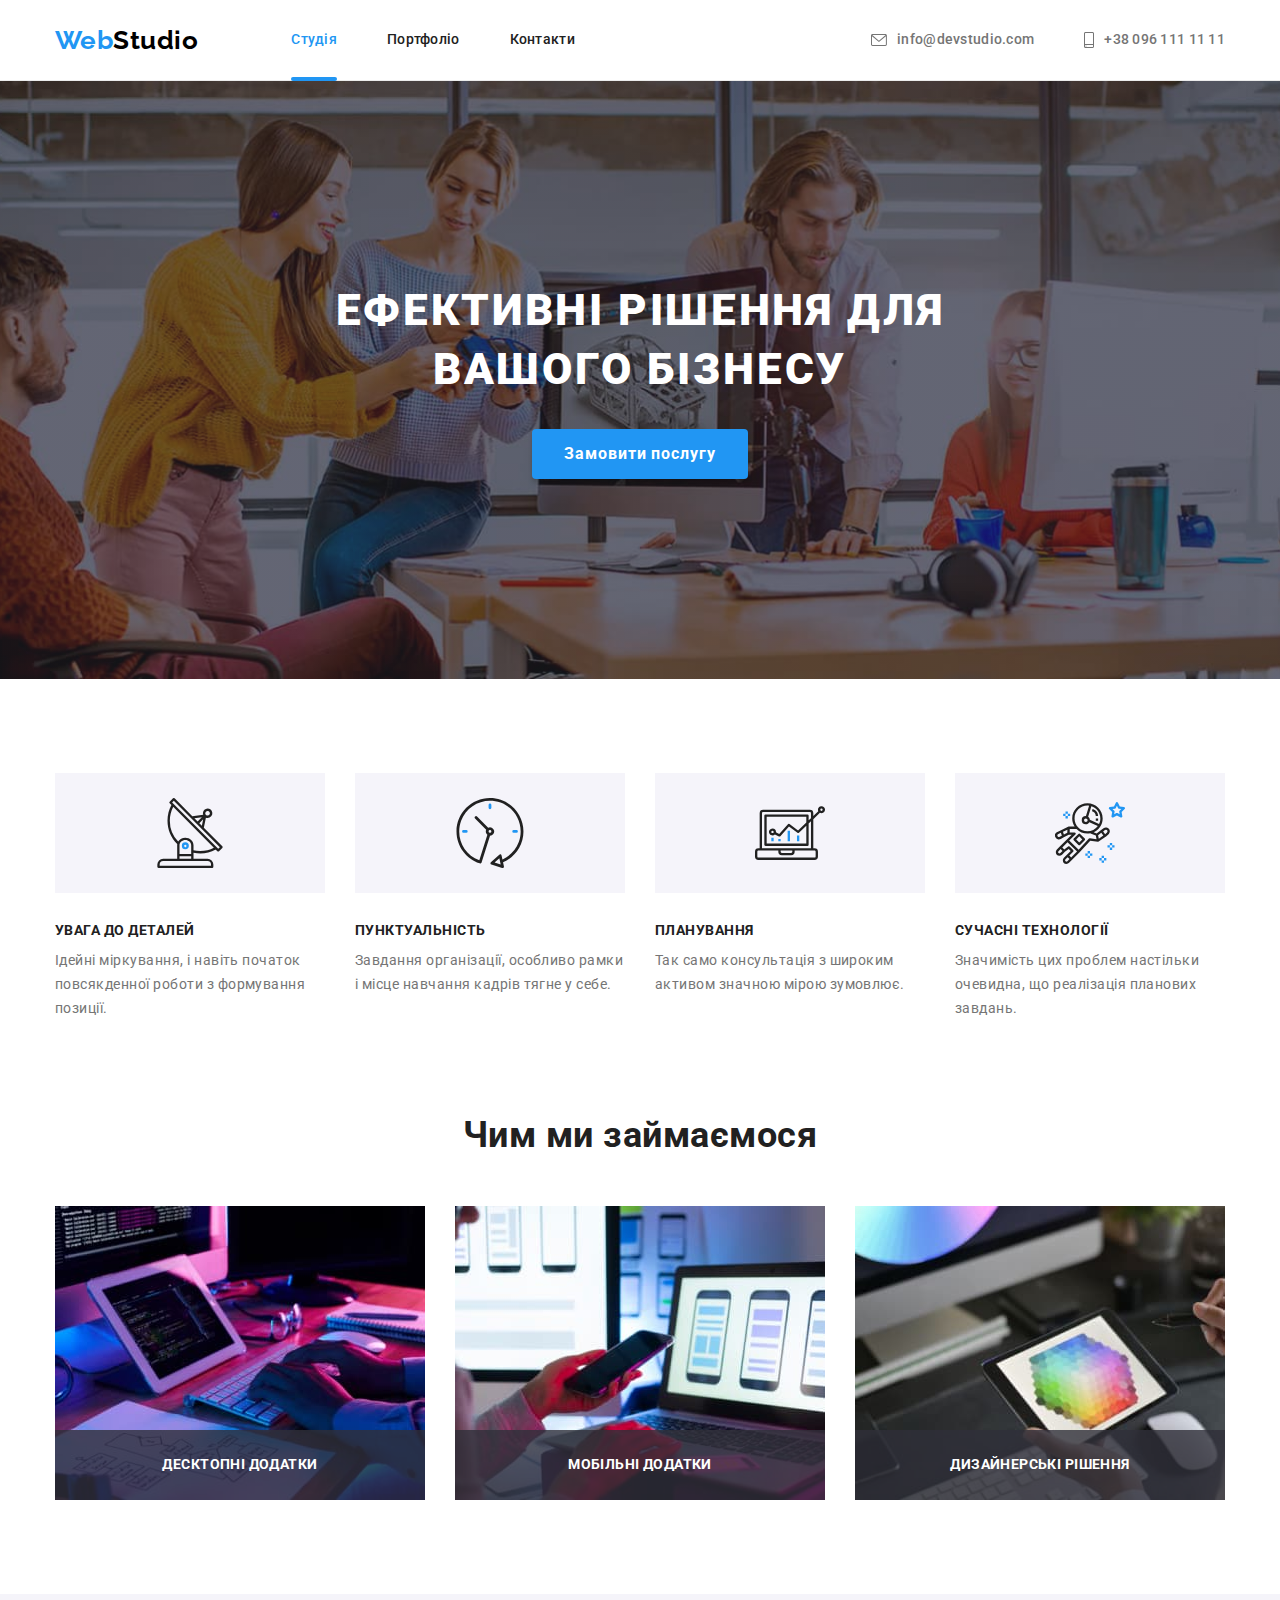
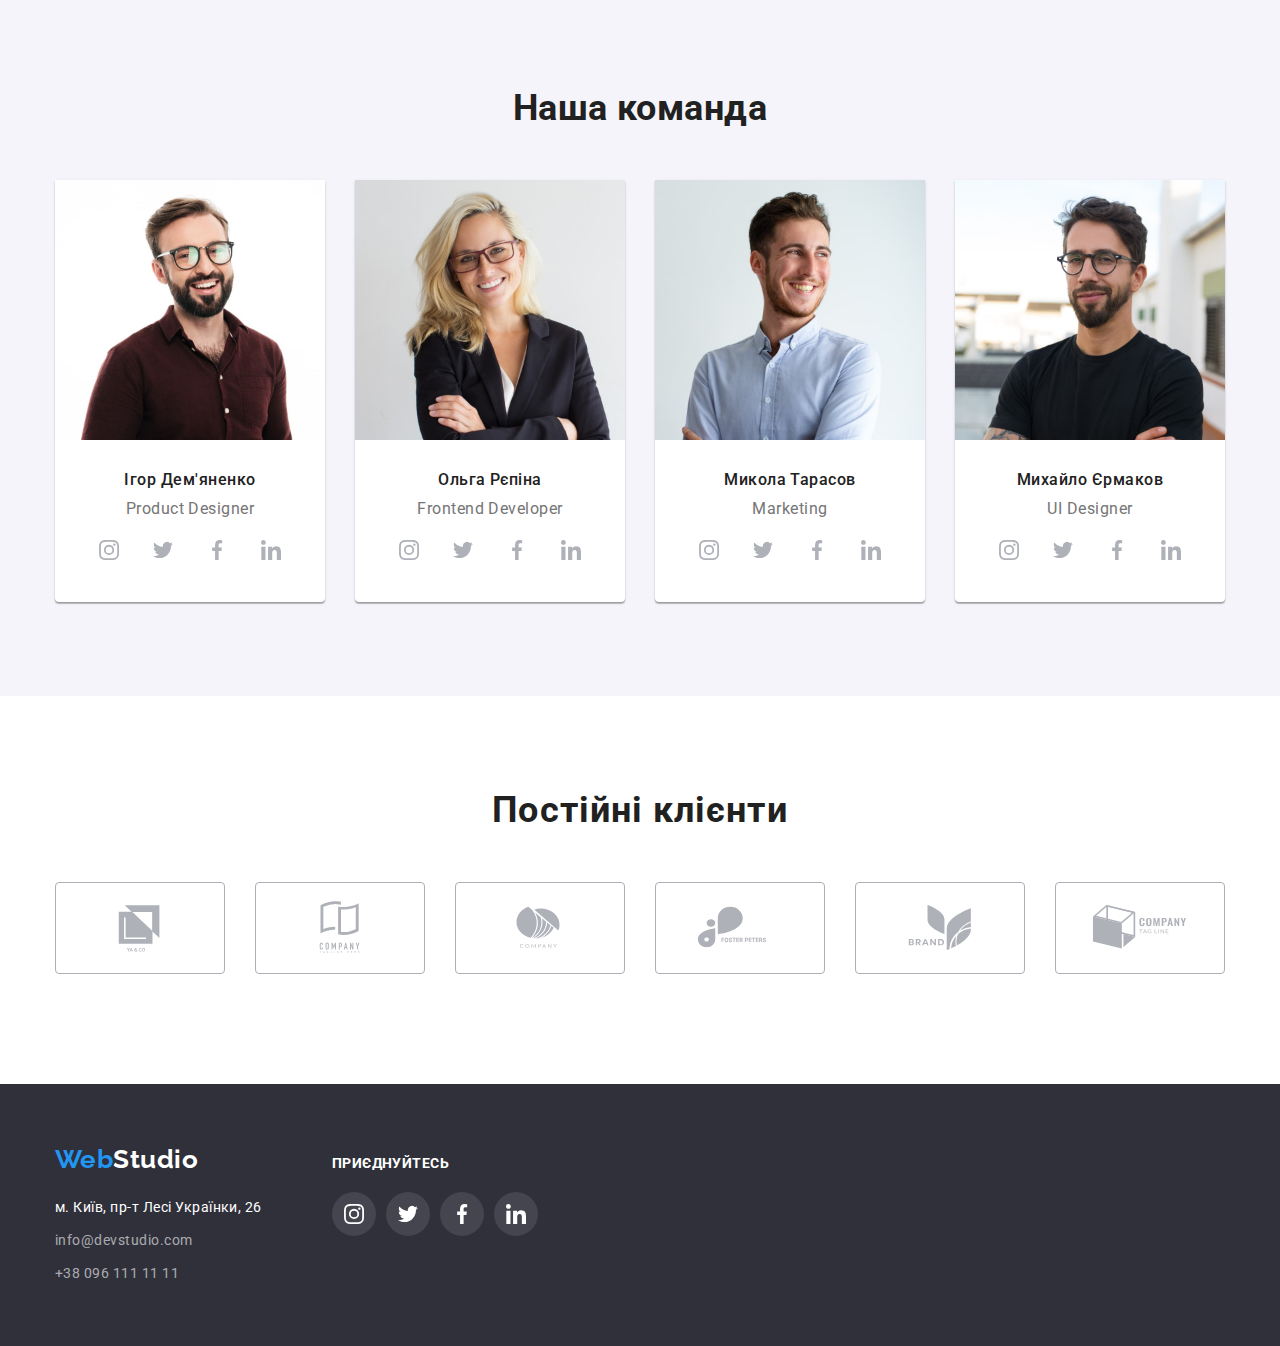
==== index.html @ 4b11e3ed "create" ====
<!DOCTYPE html>
<html lang="uk">

<head>
    <meta charset="UTF-8">
    <meta http-equiv="X-UA-Compatible" content="IE=edge">
    <meta name="viewport" content="width=device-width, initial-scale=1.0">
    <title>WebStudio</title>
    <link rel="preconnect" href="https://fonts.googleapis.com">
    <link rel="preconnect" href="https://fonts.gstatic.com" crossorigin>
    <link
        href="https://fonts.googleapis.com/css2?family=Montserrat:wght@400;700&family=Raleway:wght@700&family=Roboto:wght@400;500;700;900&display=swap"
        rel="stylesheet">
    <link rel="stylesheet" href="https://cdn.jsdelivr.net/npm/modern-normalize@1.1.0/modern-normalize.min.css">
    <link rel="stylesheet" href="./css/styles.css">

</head>

<body>
    <header class="header">
        <div class="container  head"><a href="./index.html" class="link-logo link"> <span
                    class="logo">Web</span>Studio</a>
            <nav class="nav">
                <ul class="navigation ">
                    <li class="nav-list "><a href="./index.html" class="link nav-link active-page"> Студія </a> </li>
                    <li class="nav-list "> <a href="./portfolio.html" class="link nav-link"> Портфоліо </a></li>
                    <li class="nav-list"> <a href="" class="link nav-link"> Контакти</a></li>
                </ul>
            </nav>
            <ul class="list-style header-contacts">
                <li class="contact"> <a href="mailto:info@devstudio.com" class="link-header"><svg class="icon-header"
                            width="16" height="12">
                            <use href="./images/icons.svg#icon-envelope"></use>
                        </svg> info@devstudio.com </a></li>
                <li class="contact"><a href="tel:+380961111111" class="link-header"><svg class="icon-header" width="10"
                            height="16">
                            <use href="./images/icons.svg#icon-smartphone"></use>
                        </svg> +38 096 111 11 11</a></li>
            </ul>
        </div>
    </header>
    <main>
        <!--blok-hero -->
        <section class="hero">
            <div class="container">
                <h1 class="hero-title">Ефективні рішення для вашого бізнесу</h1>
                <button data-modal-open class="button" type="button"> Замовити послугу</button>
            </div>

        </section>
        <!--section1-->
        <section class="section">
            <div class="container">
                <h2 class="title visually-hidden"> Наші особливості</h2>
                <ul class="list-style first-section">
                    <li class="benefits">
                        <div class="benefits-icon"><svg class="icon" width="70" height="70">
                                <use href="./images/icons.svg#icon-antenna"> </use>
                            </svg></div>
                        <h3 class="titles">УВАГА ДО ДЕТАЛЕЙ</h3>
                        <p class="text">Ідейні міркування, і навіть початок повсякденної роботи з формування позиції.
                        </p>
                    </li>
                    <li class="benefits">
                        <div class="benefits-icon"><svg class="icon" width="70" height="70">
                                <use href="./images/icons.svg#icon-clock"> </use>
                            </svg></div>
                        <h3 class="titles">ПУНКТУАЛЬНІСТЬ</h3>
                        <p class="text">Завдання організації, особливо рамки і місце навчання кадрів тягне у себе.</p>
                    </li>
                    <li class="benefits">
                        <div class="benefits-icon"><svg class="icon" width="70" height="70">
                                <use href="./images/icons.svg#icon-diagram"> </use>
                            </svg></div>
                        <h3 class="titles">ПЛАНУВАННЯ</h3>
                        <p class="text">Так само консультація з широким активом значною мірою зумовлює.</p>
                    </li>
                    <li class="benefits">
                        <div class="benefits-icon"><svg class="icon" width="70" height="70">
                                <use href="./images/icons.svg#icon-astronaut"> </use>
                            </svg></div>
                        <h3 class="titles">СУЧАСНІ ТЕХНОЛОГІЇ</h3>
                        <p class="text">Значимість цих проблем настільки очевидна, що реалізація планових завдань.</p>
                    </li>
                </ul>
            </div>

        </section>
        <!--section2-->
        <section class=" about section ">
            <div class="container">
                <h2 class="title ">Чим ми займаємося</h2>
                <ul class="list-style photo-cards">
                    <li>
                        <div class="images-about"><img src="./images/img-1.jpg" alt="зображеня-1" width="370"
                                height="294">
                            <p class="text-about">Десктопні додатки</p>
                        </div>
                    </li>
                    <li>
                        <div class="images-about"><img src="./images/img-2.jpg" alt="зображеня-2" width="370"
                                height="294">
                            <p class="text-about">Мобільні додатки</p>
                        </div>
                    </li>
                    <li>
                        <div class="images-about"><img src="./images/img-3.jpg" alt="зображеня-3" width="370"
                                height="294">
                            <p class="text-about">Дизайнерські рішення</p>
                        </div>
                    </li>
                </ul>
            </div>

        </section>
        <!--section3-->
        <section class="backgrond section section">
            <div class="container team">
                <h2 class="title">Наша команда</h2>
                <ul class="list-style teams-card">
                    <li class="team-elements">
                        <img src="./images/igor.jpg" alt="igor" width="270" height="260">
                        <div class="internal">
                            <h3 class="titles-team">Ігор Дем'яненко</h3>
                            <p lang="en" class="profession">Product Designer</p>
                            <ul class="list-style team-contact">
                                <li class="icons-team"> <a class="team-link" href=""> <svg class="svg-team" width="20"
                                            height="20">
                                            <use href="./images/icons.svg#icon-instagram">
                                            </use>
                                        </svg> </a> </li>
                                <li class="icons-team"> <a class="team-link" href=""> <svg class="svg-team" width="20"
                                            height="20">
                                            <use href="./images/icons.svg#icon-twitter"></use>
                                        </svg> </a> </li>
                                <li class="icons-team"> <a class="team-link" href=""> <svg class="svg-team" width="20"
                                            height="20">
                                            <use href="./images/icons.svg#icon-facebook">
                                            </use>
                                        </svg> </a></li>
                                <li class="icons-team"> <a class="team-link" href=""> <svg class="svg-team" width="20"
                                            height="20">
                                            <use href="./images/icons.svg#icon-linkedin">
                                            </use>
                                        </svg> </a></li>
                            </ul>
                        </div>
                    </li>
                    <li class="team-elements">
                        <img src="./images/olga.jpg" alt="olga" width="270" height="260">
                        <div class="internal">
                            <h3 class="titles-team">Ольга Рєпіна</h3>
                            <p lang="en" class="profession">Frontend Developer</p>
                            <ul class="list-style team-contact">
                                <li class="icons-team"> <a class="team-link" href=""> <svg class="svg-team" width="20"
                                            height="20">
                                            <use href="./images/icons.svg#icon-instagram">
                                            </use>
                                        </svg> </a> </li>
                                <li class="icons-team"> <a class="team-link" href=""> <svg class="svg-team" width="20"
                                            height="20">
                                            <use href="./images/icons.svg#icon-twitter"></use>
                                        </svg> </a> </li>
                                <li class="icons-team"> <a class="team-link" href=""> <svg class="svg-team" width="20"
                                            height="20">
                                            <use href="./images/icons.svg#icon-facebook">
                                            </use>
                                        </svg> </a></li>
                                <li class="icons-team"> <a class="team-link" href=""> <svg class="svg-team" width="20"
                                            height="20">
                                            <use href="./images/icons.svg#icon-linkedin">
                                            </use>
                                        </svg> </a></li>
                            </ul>
                        </div>

                    </li>
                    <li class="team-elements">
                        <img src="./images/mykola.jpg" alt="mykola" width="270" height="260">
                        <div class="internal">
                            <h3 class="titles-team">Микола Тарасов</h3>
                            <p lang="en" class="profession"> Marketing</p>
                            <ul class="list-style team-contact">
                                <li class="icons-team"> <a class="team-link" href=""> <svg class="svg-team" width="20"
                                            height="20">
                                            <use href="./images/icons.svg#icon-instagram">
                                            </use>
                                        </svg> </a> </li>
                                <li class="icons-team"> <a class="team-link" href=""> <svg class="svg-team" width="20"
                                            height="20">
                                            <use href="./images/icons.svg#icon-twitter"></use>
                                        </svg> </a> </li>
                                <li class="icons-team"> <a class="team-link" href=""> <svg class="svg-team" width="20"
                                            height="20">
                                            <use href="./images/icons.svg#icon-facebook">
                                            </use>
                                        </svg> </a></li>
                                <li class="icons-team"> <a class="team-link" href=""> <svg class="svg-team" width="20"
                                            height="20">
                                            <use href="./images/icons.svg#icon-linkedin">
                                            </use>
                                        </svg> </a></li>
                            </ul>
                        </div>

                    </li>
                    <li class="team-elements">
                        <img src="./images/myhailo.jpg" alt="myhailo" width="270" height="260">
                        <div class="internal">
                            <h3 class="titles-team">Михайло Єрмаков</h3>
                            <p lang="en" class="profession">UI Designer</p>
                            <ul class="list-style team-contact">
                                <li class="icons-team"> <a class="team-link" href=""> <svg class="svg-team" width="20"
                                            height="20">
                                            <use href="./images/icons.svg#icon-instagram">
                                            </use>
                                        </svg> </a> </li>
                                <li class="icons-team"> <a class="team-link" href=""> <svg class="svg-team" width="20"
                                            height="20">
                                            <use href="./images/icons.svg#icon-twitter"></use>
                                        </svg> </a> </li>
                                <li class="icons-team"> <a class="team-link" href=""> <svg class="svg-team" width="20"
                                            height="20">
                                            <use href="./images/icons.svg#icon-facebook">
                                            </use>
                                        </svg> </a></li>
                                <li class="icons-team"> <a class="team-link" href=""> <svg class="svg-team" width="20"
                                            height="20">
                                            <use href="./images/icons.svg#icon-linkedin">
                                            </use>
                                        </svg> </a></li>
                            </ul>
                        </div>

                    </li>
                </ul>

            </div>

        </section>

        <section class="clients section">
            <div class="container">
                <h3 class="client">Постійні клієнти</h3>
                <ul class="list-style icons-client">
                    <li class="icon-client"><a href="" class="link link-client">
                            <svg class="icon-clients" width="106" height="60">
                                <use href="./images/icons.svg#icon-client1"></use>
                            </svg>
                        </a></li>
                    <li class="icon-client"><a href="" class="link link-client">
                            <svg class="icon-clients" width="106" height="60">
                                <use href="./images/icons.svg#icon-client2"></use>
                            </svg>
                        </a></li>
                    <li class="icon-client"><a href="" class="link link-client">
                            <svg class="icon-clients" width="106" height="60">
                                <use href="./images/icons.svg#icon-client3"></use>
                            </svg>
                        </a></li>
                    <li class="icon-client"><a href="" class="link link-client">
                            <svg class="icon-clients" width="106" height="60">
                                <use href="./images/icons.svg#icon-client4"></use>
                            </svg>
                        </a></li>
                    <li class="icon-client"><a href="" class="link link-client">
                            <svg class="icon-clients" width="106" height="60">
                                <use href="./images/icons.svg#icon-client5"></use>
                            </svg>
                        </a></li>
                    <li class="icon-client"><a href="" class="link link-client">
                            <svg class="icon-clients" width="106" height="60">
                                <use href="./images/icons.svg#icon-client6"></use>
                            </svg>
                        </a></li>
                </ul>
            </div>
        </section>
    </main>
    <footer class="footer">
        <div class="container">
            <div class="style-footer">
                <div>
                    <a href="./index.html" class="footer-link link"> <span class="logo">
                            Web</span>Studio</a>
                    <address class="address">
                        <ul class="footer-styles">
                            <li class="footer-links"><a href="https://goo.gl/maps/CPtrU1FHBa2aNyZL9" target="_blank"
                                    rel="noopener noreferrer nofollow" class="link">м. Київ, пр-т Лесі Українки, 26</a>
                            </li>
                            <li class="footer-links"><a href="mailto:info@devstudio.com"
                                    class="mailto-link link">info@devstudio.com</a></li>
                            <li class="footer-links"><a href="tel:+380961111111" class="tel-link link">+38 096 111 11
                                    11</a>
                            </li>
                        </ul>
                    </address>
                </div>

                <div class="join-style">
                    <h3 class="join-in">Приєднуйтесь</h3>
                    <ul class="list-style join-contact">
                        <li class="icons-footer"> <a class="join-link" href=""> <svg width="20" height="20">
                                    <use href="./images/icons.svg#icon-instagram">
                                    </use>
                                </svg> </a> </li>
                        <li class="icons-footer"> <a class="join-link" href=""> <svg width="20" height="20">
                                    <use href="./images/icons.svg#icon-twitter"></use>
                                </svg> </a> </li>
                        <li class="icons-footer"> <a class="join-link" href=""> <svg width="20" height="20">
                                    <use href="./images/icons.svg#icon-facebook">
                                    </use>
                                </svg> </a></li>
                        <li class="icons-footer"> <a class="join-link" href=""> <svg width="20" height="20">
                                    <use href="./images/icons.svg#icon-linkedin">
                                    </use>
                                </svg> </a></li>
                    </ul>
                </div>
            </div>
        </div>
    </footer>
    <div data-modal class="backdrop is-hidden">
        <div class="modal">
            <button data-modal-close class="modal-button"> <svg class="icon-close-button" width="11" height="11" >
                    <use href="./images/icons.svg#icon-close-black" ></use>
                </svg></button>
        </div>
    </div>
    <script src="./modal.js"></script>
</body>


</html>
---- css/styles.css ----
:root{
    --primary-text-color: #757575;
    --title-text-color: #212121;
    --accent-color: #2196F3;
    --second-background-color: #2F303A;
    --first-boby-color: #F5F5F5;
    --second-body-color: #F5F4FA;
    --white-color: #FFFFFF;
    --black-color: #000000;
    --column-gap: 30px;
    --margin-none: 0px;
    --icons-color:#AFB1B8;
   
}
body{
    font-family: 'Roboto', sans-serif;
    color: var(--primary-text-color);
    background-color: var(--white-color);
    letter-spacing: 0.03em;
}
p{
    margin: var(--margin-none);
}
.header{
    background-color: var(--white-color);
    font-weight: 500;
    border-bottom: solid 1px #ECECEC;
    

}
.head{
    display: flex;
    
}
.container{
    width: 1200px;
    padding-left: 15px;
    padding-right: 15px;
    align-items: center;
    margin-left: auto;
    margin-right: auto;
}
 img{
    display: block;
    max-width: 100%;
    height: auto;
}
h1,h2,h3,h4,h5,h6{
    margin: var(--margin-none);
}
.section{
    padding-top: 94px;
    padding-bottom: 94px;
}
.link-header{
    display: flex;
    align-items: center;
    text-decoration: none;
    color:var(--primary-text-color);
    font-size: 14px;
    line-height: 1.14;
    letter-spacing: 0.02em;
    font-weight: 500;
    fill: currentColor;
    transition: color 250ms cubic-bezier(0.4, 0, 0.2, 1) , fill 250ms cubic-bezier(0.4, 0, 0.2, 1);

}
.header-contacts{
    display: flex;
    padding: 0px;
    margin: var(--margin-none);
    margin-left: auto;
    color: var(--primary-text-color);
    fill: currentColor;

    
}

.contact+.contact{
    margin-left: 50px;
}
.contact{
    display: flex;
    align-items: center;
    justify-content: baseline;
}
.link-header:hover,
.link-header:focus{
    color: var(--accent-color);
    fill: var(--accent-color);

    
}
.link{
    text-decoration: none;
    color:inherit;
    
    transition: color 250ms cubic-bezier(0.4, 0, 0.2, 1);
}
.nav-link{
  
  padding-top: 32px;
  padding-bottom: 32px; 
  display: block;
  

}
.nav-list{
 margin-right: 50px;
 position: relative;
 text-align: center;
}
.nav-list:nth-child(3){
    margin-right: 0;
}

.active-page::after{
    content: '';
    
    color: var(--accent-color);
    position: absolute;
    left: 0;
    bottom: -1px;
    display: block;
    width: 100%;
    height: 4px;
    background-color: var(--accent-color);
    border-radius: 2px;
    margin: var(--margin-none);
}
.link:hover, .link:focus{
    color: var(--accent-color);
   
}
.nav-link:active{
    color: var(--accent-color);

}
.link-logo{
    margin-right: 93px;
    font-family: 'Raleway', sans-serif;
    font-weight: 700;
    font-size: 26px;
    line-height: 1.19;
    color: var(--black-color);
}
.icon-header{
    margin-right: 10px;
    fill: currentColor;
   
}
.icon-header:hover,
.icon-header:focus{
    fill: var(--accent-color);
}
.nav{

    font-weight: 500;
    font-size: 14px;
    line-height: 1.14;
    letter-spacing: 0.02em;
    color: var(--title-text-color);
}
.navigation{
    list-style: none;
    display: flex;
    padding-left: 0;
    align-items: center;
    justify-content: center;
    margin: var(--margin-none);
}
.nav-link.active-page {
    color: var(--accent-color);
}
.logo{
    color: var(--accent-color);
}
.list-style {
    list-style: none;
    padding-left: 0px;
   
}
.hero{
    
    background-image: linear-gradient(to right, rgba(47, 48, 58, 0.4), rgba(47, 48, 58, 0.4)), url(../images/hero.jpg);
    background-repeat: no-repeat;
    background-size: cover;
    background-position: center;
    flex-direction: column;
    text-align: center;
    padding-top: 200px;
    padding-bottom: 200px;
    max-width: 1600px;
    margin: 0 auto;
    
    
}
.hero-title{
    color: var(--white-color);
    font-weight: 900;
    font-size: 44px;
    line-height: 1.34;
    letter-spacing: 0.06em;
    text-transform: uppercase;
    
    
    margin-left: auto;
    margin-right: auto;
    width: 696px;
}
.button{
    font-family: 'Roboto', sans-serif;
    font-weight: 700;
    font-size: 16px;
    line-height: 1.88;
    letter-spacing: 0.06em; 
    color: var(--white-color);
    background-color: var(--accent-color);
    box-shadow: 0px 4px 4px rgba(0, 0, 0, 0.15);
    cursor: pointer;
    border: 0;
    border-radius: 4px;
    padding: 10px 32px;
    margin-top: var(--column-gap);

    transition: background-color 250ms cubic-bezier(0.4, 0, 0.2, 1);
    
}
.button:hover, .button:focus{
    background-color:#188CE8;
}
.visually-hidden {
    position: absolute;
    white-space: nowrap;
    width: 1px;
    height: 1px;
    overflow: hidden;
    border: 0;
    padding: 0;
    clip: rect(0 0 0 0);
    clip-path: inset(50%);
    margin: -1px;}

.icon{
    display: block;
    }

.benefits-icon{
    display: flex;
    justify-content: center;
    background-color: var(--second-body-color);
    margin-bottom: 30px;
    height: 120px;
    align-items: center;
}
.text{
    
    font-size: 14px;
    line-height: 1.71;
    margin: var(--margin-none);
}
.benefits{
    width: calc((100% - 90px) / 4);
    margin-right: 30px;
   
}
.benefits:nth-child(4n){
    margin-right: 0px;
}

.first-section{
    display: flex;
    margin: var(--margin-none);
}
.about{
    padding-top: 0;
}
.photo-cards{
    display: flex;
    margin:var(--margin-none);
    column-gap: var(--column-gap);
}
.images-about{
 position: relative;
}
.text-about{
  position: absolute;
  width: 100%;
  height: 70px;
  bottom: 0;
  display: flex;
  justify-content: center;
  align-items: center;

  font-weight: 700;
  font-size: 14px;
  line-height: 1.14;
  -align: center;
  letter-spacing: 0.03em;
  text-transform: uppercase;

  color: var(--white-color);
  background-color: rgba(47, 48, 58, 0.8);
}
.backgrond{
background-color: var(--second-body-color);    
}
.titles-team{
    color:var(--title-text-color);
    font-weight: 500;
    font-size: 16px;
    line-height: 1.19;
    margin:var(--margin-none) ;
    margin-bottom: 10px ;

    text-align: center;
}
.teams-card{
   
    display: flex;
    margin: var(--margin-none);
}
 .team-contact{
    margin: var(--margin-none);
    display: flex;
    column-gap: 10px;
    justify-content: center;
    
    margin-top: 10px;
 }
 .team-link{
    text-decoration: none; 
    width: 44px;
    height: 44px;
    display: flex;
    align-items: center;
    justify-content: center;
    color: var(--icons-color);
    fill: currentColor;
    border-radius: 50%;

    transition: fill 250ms cubic-bezier(0.4, 0, 0.2, 1), background-color 250ms cubic-bezier(0.4, 0, 0.2, 1);
    
    
 }
 .team-link:hover, .team-link:focus{
   background-color: var(--accent-color);
   fill: var(--white-color);
   

 }




.team-elements {
    background-color: var(--white-color);
    border-radius: 0px 0px 4px 4px;
    width: calc((100% - 90px)/4);
    margin-right: 30px;
    box-shadow: 0px 1px 3px rgba(0, 0, 0, 0.12), 0px 1px 1px rgba(0, 0, 0, 0.14), 0px 2px 1px rgba(0, 0, 0, 0.2);

}
.team-elements:nth-child(4){
    margin-right: var(--margin-none);
}
.profession{
    font-size: 16px;
    line-height: 1.19;
    margin: var(--margin-none);

    text-align: center;
}
.internal{
    padding-top: 30px;
    padding-bottom: 30px;
    
}
.title{
    color: var(--title-text-color);
    font-weight: 700;
    font-size: 36px;
    line-height: 1.16;
    margin: var(--margin-none);
    margin-bottom: 50px;

    text-align: center;
}
.titles{
    color: var(--title-text-color);
    font-weight: 700;
    font-size: 14px;
    line-height: 1.14;
    text-transform: uppercase;
     
    margin-top: var(--margin-none);
    margin-bottom: 10px;
}


.client{
    font-weight: 700;
    font-size: 36px;
    line-height: 1.16;
    text-align: center;
    letter-spacing: 0.03em;
    color: var(--title-text-color);
    margin-bottom: 50px;
}
.icon-client{
    
    color: var(--icons-color);
    fill: currentColor;
    width: calc((100% - 150px) / 6);
    margin-right: var(--column-gap);
}

.icon-client:nth-child(6n){
margin-right: 0px;
}

.icon-clients{
    fill: currentColor;
}
.link-client:hover,
.link-client:focus{
    color: var(--accent-color);
    border:1px solid var(--accent-color);

}
.link-client{
    
    height: 92px;
    border: 1px solid #AFB1B8;
    border-radius: 4px;
    display: flex;
    align-items: center;
    justify-content: center;
    
    transition: color 250ms cubic-bezier(0.4, 0, 0.2, 1), border 250ms cubic-bezier(0.4, 0, 0.2, 1) ;
    
}
.icons-client{
    display: flex;
    
}
.footer{
    background-color: var(--second-background-color);
    color: var(--white-color);
    font-size: 14px;
    line-height: 1.71;
    padding-top: 60px;
    padding-bottom: 60px;

}
.mailto-link,
.tel-link {
    
    text-decoration: none;
    color: rgba(255, 255, 255, 0.6);
    padding: 0px;
}
.address{
    font-style: normal;
    margin-top: 20px;
    padding: 0px;
}
.footer-link{
    font-family: 'Raleway';
    font-weight: 700;
    font-size: 26px;
    line-height: 1.19;
    padding: 0px;
    
}
.footer-styles{
    list-style: none;
    padding: 0px;
    margin: 0px;
}

.footer-links:not(:last-child){ 
margin-bottom: 9px;
}
   
.join-in{
    text-transform: uppercase;
    font-weight: 700;
    font-size: 14px;
    line-height: 1.14;
    letter-spacing: 0.03em;
    color: var(--white-color);

}
.join-link {
    text-decoration: none;
    display: flex;
    align-items: center;
    justify-content: center;
    color: var(--white-color) ;
    fill: currentColor;
    background-color: rgba(255, 255, 255, 0.1);
    border-radius: 50%;
    width: 44px;
    height: 44px;

    transition: background-color 250ms cubic-bezier(0.4, 0, 0.2, 1), fill 250ms cubic-bezier(0.4, 0, 0.2, 1), border-radius 250ms cubic-bezier(0.4, 0, 0.2, 1);

}
.join-contact {
    margin: var(--margin-none);
    display: flex;
    column-gap: 10px;
    justify-content: center;
    margin-top: 20px;}

.join-link:hover, .join-link:focus {
    background-color: var(--accent-color);
    fill: var(--white-color);
    border-radius: 50%;
}

.style-footer{
    display: flex;
    column-gap: 70px;
    align-items: baseline;
}
.portfolio-link {
    

    text-decoration: none;
    color: var(--primary-text-color);
    font-size: 16px;
    line-height: 1.87;
    margin: var(--margin-none);
    display: block;

    transition: box-shadow 250ms cubic-bezier(0.4, 0, 0.2, 1);
}

.portfolio-link:hover,
.portfolio-link:focus {
    box-shadow: 0px 1px 1px rgba(0, 0, 0, 0.12), 0px 4px 4px rgba(0, 0, 0, 0.06), 1px 4px 6px rgba(0, 0, 0, 0.16);
}
.product-tumb{
    position: relative;
    overflow: hidden;
}
.owerlay{
    position: absolute;
    display: flex;
    width: 100%;
    height: 294px;
    align-items: center;
    padding-left: 24px;
    padding-right: 24px;
    top: 0;
    left: 0;
    transform: translateY(100%);
   

    font-size: 18px;
    line-height: 1.56;
    letter-spacing: 0.03em;
    color: var(--white-color);
    background-color: rgba(33, 150, 243, 0.9);
    transition: transform 250ms cubic-bezier(0.4, 0, 0.2, 1);

}

.portfolio-link:hover .owerlay,
.portfolio-link:focus .owerlay{
    
    transform: translateY(0);
}

.title-portfolio {
    font-weight: 700;
    font-size: 18px;
    line-height: 2;
    letter-spacing: 0.06em;
    color: var(--title-text-color);
    margin: var(--margin-none);
    margin-bottom: 4px;

}

.li-butttons+.li-butttons {
    margin-left: 8px;
}

.button-portfolio {
    font-family: 'Roboto', sans-serif;
    font-weight: 500;
    font-size: 16px;
    line-height: 1.62;
    background-color: var(--second-body-color);
    color: var(--title-text-color);
    cursor: pointer;

    border-radius: 4px;
    border: 0px;
    padding: 6px 22px;

    transition: color 250ms cubic-bezier(0.4, 0, 0.2, 1), background-color 250ms cubic-bezier(0.4, 0, 0.2, 1), box-shadow 250ms cubic-bezier(0.4, 0, 0.2, 1);
}
.current{
    background-color: var(--accent-color);
    color: var(--white-color);
    box-shadow: 0px 3px 1px rgba(0, 0, 0, 0.1), 0px 1px 2px rgba(0, 0, 0, 0.08), 0px 2px 2px rgba(0, 0, 0, 0.12);
}
.button-portfolio:hover,
.button-portfolio:focus {
    background-color: var(--accent-color);
    color: var(--white-color);
    box-shadow: 0px 3px 1px rgba(0, 0, 0, 0.1), 0px 1px 2px rgba(0, 0, 0, 0.08), 0px 2px 2px rgba(0, 0, 0, 0.12);
}

.list-style-portfolio {
    list-style: none;

    display: flex;
    padding-left: 0px;
    justify-content: center;
    margin-bottom: var(--margin-none);
    margin-top: var(--margin-none);

}

.cards-product {
    padding: 20px 24px;
    width: 370px;
    border-bottom: 1px solid #EEEEEE;
    border-left: 1px solid #EEEEEE;
    border-right: 1px solid #EEEEEE;
}

.products {
    margin-top: 50px;
    margin-right: calc(-1 * var(--column-gap));
    margin-bottom: calc(-1 * var(--column-gap));
    display: flex;
    flex-wrap: wrap;

}

.net {
    width: calc(100% /3 - var(--column-gap));
    margin-right: var(--column-gap);
    margin-bottom: var(--column-gap);
}


.net:nth-child(3n) {
    margin-right: var(--margin-none);
}
.backdrop{
    position: fixed;
    top: 0;
    left: 0;
    width: 100%;
    height: 100%; 
    background: rgba(0, 0, 0, 0.2);

    opacity: 1;
    transition: opasity 250ms cubic-bezier(0.4, 0, 0.2, 1);
}
.backdrop.is-hidden{
    opacity: 0;
    pointer-events: none;
}
.backdrop.is-hidden .modal{
    transform: translate(-50%, -50%) scale(1.25);
}
.modal{
    position: absolute;
    
    top: 50%;
    left: 50%;
    padding: 8px;
    transform: translate(-50%, -50%) scale(1);
    transition: transform 250ms cubic-bezier(0.4, 0, 0.2, 1);

    min-width: 528px;
    min-height: 581px;
    background: #FFFFFF;
    color: var(--black-color);
    box-shadow: 0px 1px 3px rgba(0, 0, 0, 0.12), 0px 1px 1px rgba(0, 0, 0, 0.14), 0px 2px 1px rgba(0, 0, 0, 0.2);
    border-radius: 4px;
    
    
}
.modal-button{
    position: absolute;
    right: 8px;
    cursor: pointer;
    width: 30px;
    height: 30px;
    padding: var(--margin-none);
    background: var(--white-color);
    border: 1px solid rgba(0, 0, 0, 0.1);
    border-radius: 50%;
    color: var(--black-color);
    fill: currentColor;
}
.icon-close-button{
   
}
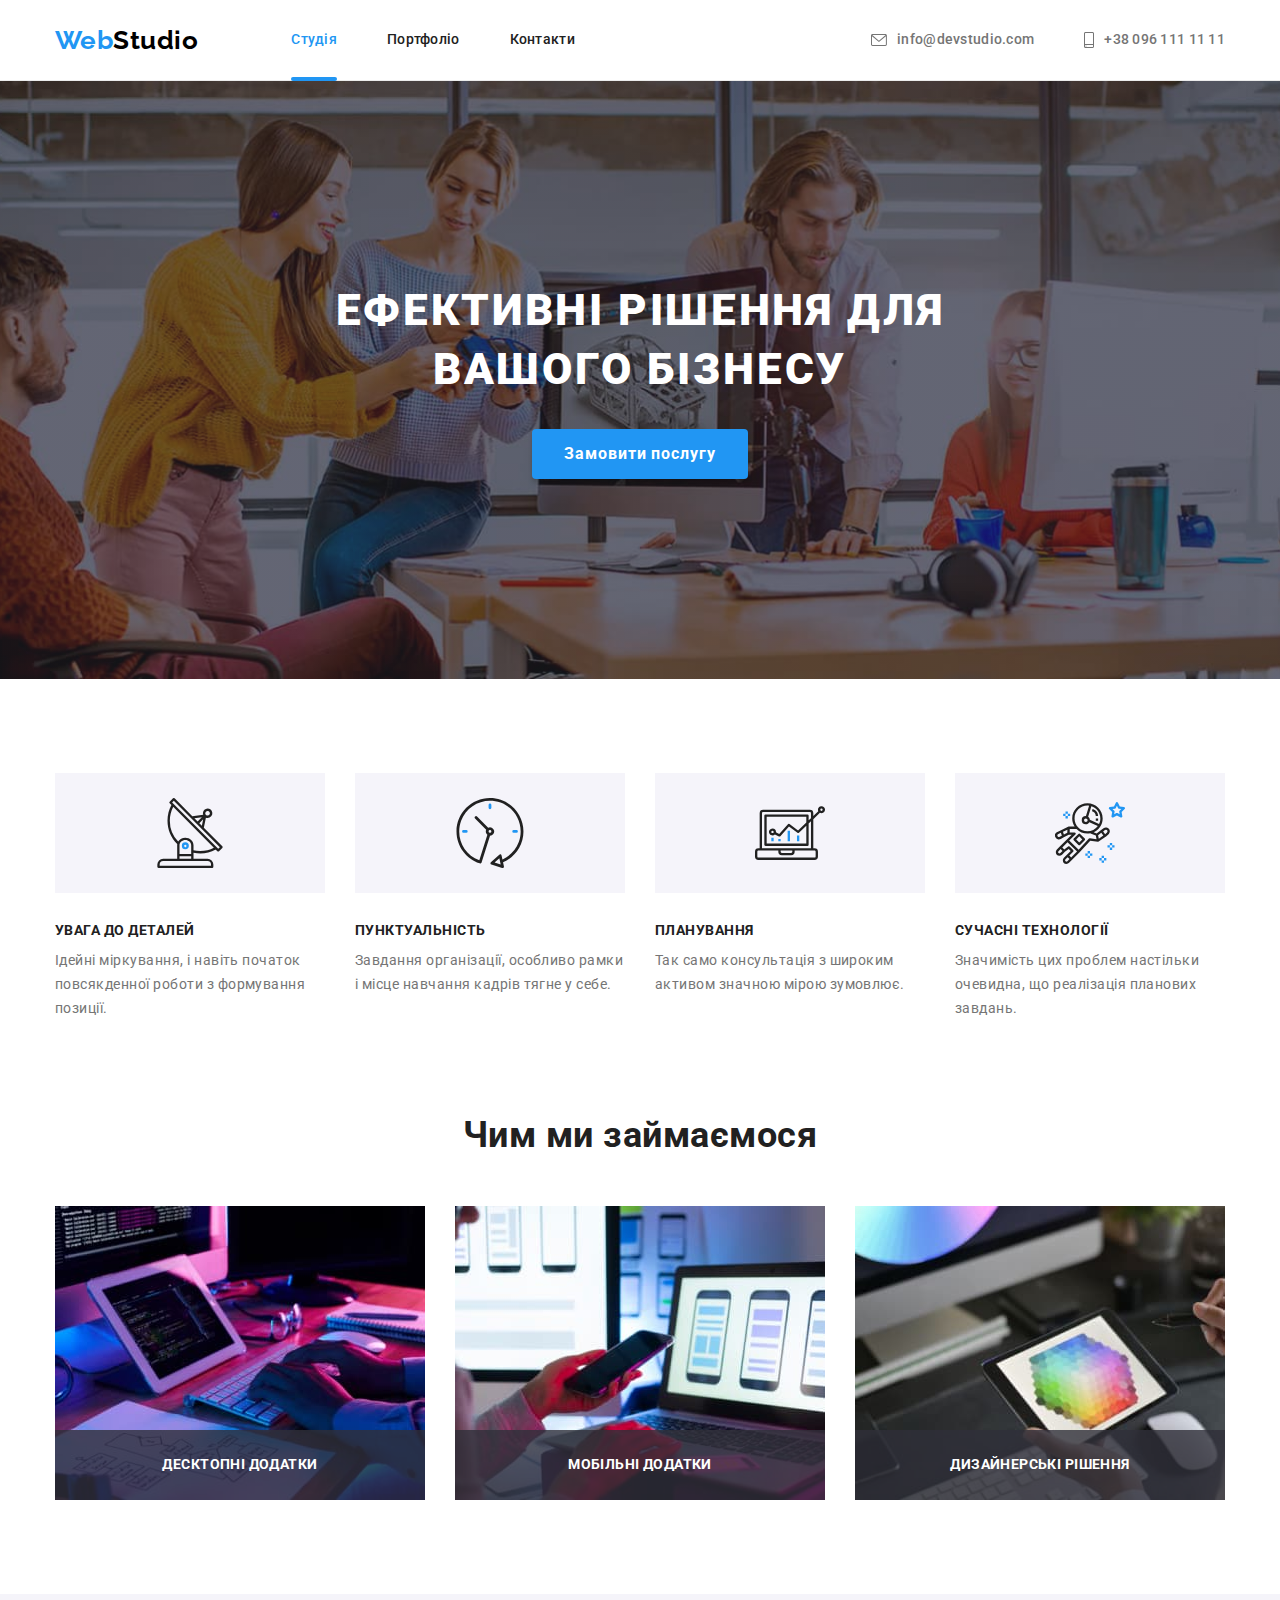
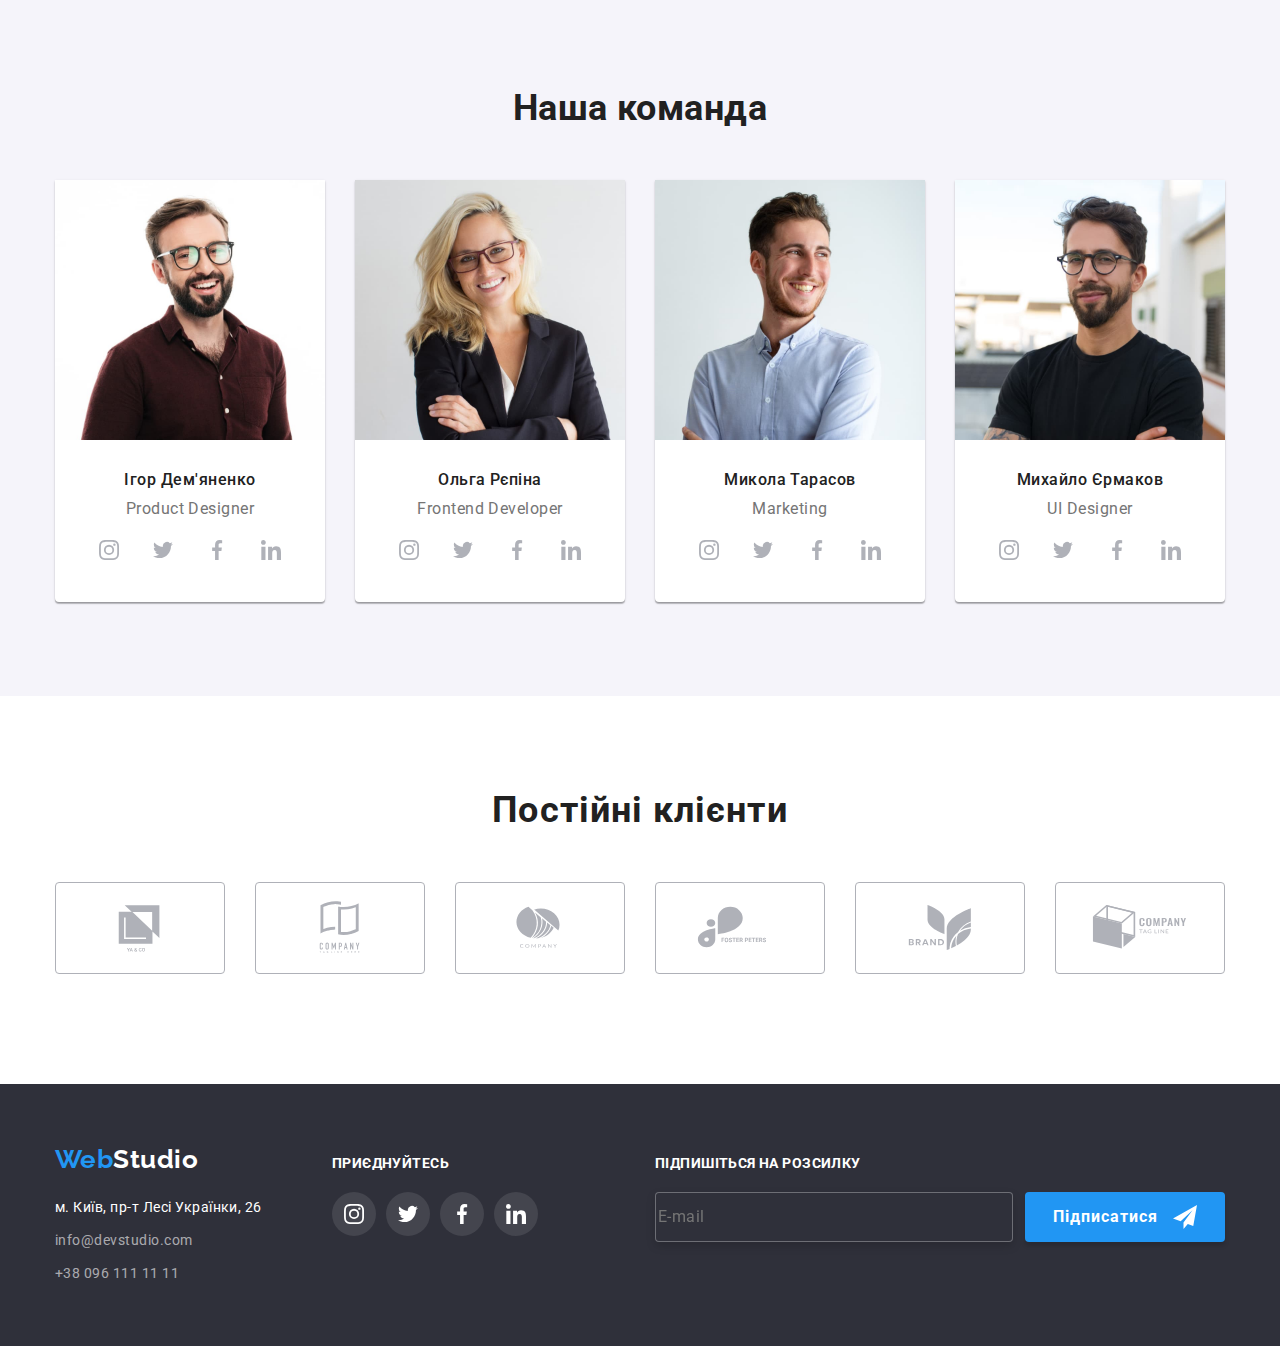
==== commit 59936bb7: "update" ====
--- a/index.html
+++ b/index.html
@@ -317,14 +317,33 @@
                                 </svg> </a></li>
                     </ul>
                 </div>
+                <form class="footer-form-container">
+                    <p class="title-form-footer">Підпишіться на розсилку</p>
+                    <div class="input-footer"><label>
+                            <input type="email" name="email" placeholder="E-mail" class="footer-form">
+                        </label>
+                        <button type="submit" class="footer-button">Підписатися <svg width="24" height="24"
+                                class="icon-form-footer">
+                                <use href="./images/icons.svg#icon-icon-send"></use>
+                            </svg></button>
+                    </div>
+                </form>
             </div>
         </div>
     </footer>
     <div data-modal class="backdrop is-hidden">
         <div class="modal">
-            <button data-modal-close class="modal-button"> <svg class="icon-close-button" width="11" height="11" >
-                    <use href="./images/icons.svg#icon-close-black" ></use>
+            <button data-modal-close class="modal-button"> <svg class="icon-close-button" width="11" height="11">
+                    <use href="./images/icons.svg#icon-close-black"></use>
                 </svg></button>
+            <p class="modal-title">Залиште свої дані, ми вам передзвонимо</p>
+            <div>
+            <label>Ім'я
+            <input type="text" name="name"></label>
+            <svg width="12" height="12">
+                <use href="./images/icons.svg#icon-phone-black"></use>
+            </svg>
+            
         </div>
     </div>
     <script src="./modal.js"></script>
--- a/css/styles.css
+++ b/css/styles.css
@@ -339,19 +339,13 @@
     fill: currentColor;
     border-radius: 50%;
 
-    transition: fill 250ms cubic-bezier(0.4, 0, 0.2, 1), background-color 250ms cubic-bezier(0.4, 0, 0.2, 1);
-    
+    transition: fill 250ms cubic-bezier(0.4, 0, 0.2, 1), background-color 250ms cubic-bezier(0.4, 0, 0.2, 1);   
     
  }
  .team-link:hover, .team-link:focus{
    background-color: var(--accent-color);
    fill: var(--white-color);
-   
-
  }
-
-
-
 
 .team-elements {
     background-color: var(--white-color);
@@ -524,6 +518,58 @@
     display: flex;
     column-gap: 70px;
     align-items: baseline;
+}
+.footer-form-container{
+    margin-left: auto;
+}
+.input-footer{
+    display: flex;
+}
+.title-form-footer{
+    margin-bottom: 20px;
+    font-weight: 700;
+    font-size: 14px;
+    line-height: 1.14;
+    letter-spacing: 0.03em;
+    text-transform: uppercase;
+
+}
+.footer-form{
+    width: 358px;
+    height: 50px;
+
+    font-size: 16px;
+    line-height: 1.25;
+    letter-spacing: 0.03em;
+    background-color: var(--second-background-color);
+    color: rgba(255, 255, 255, 0.6);
+    border: 1px solid rgba(255, 255, 255, 0.3);
+    filter: drop-shadow(0px 4px 4px rgba(0, 0, 0, 0.15));
+    border-radius: 4px;
+}
+.footer-button{
+    display: flex;
+    align-items: center;
+    text-align: center;
+    justify-content: space-between;
+   
+    padding: 10px 28px ;
+    width: 200px;
+    height: 50px;
+    margin-left: 12px;
+    font-weight: 700;
+    font-size: 16px;
+    line-height: 1.88;
+    letter-spacing: 0.06em;
+    color: var(--white-color);
+    background-color: var(--accent-color);
+    box-shadow: 0px 4px 4px rgba(0, 0, 0, 0.15);
+    border-radius: 4px;
+    border: 0px;
+    
+}
+.icon-form-footer{
+    
 }
 .portfolio-link {
     
@@ -702,7 +748,10 @@
     border-radius: 50%;
     color: var(--black-color);
     fill: currentColor;
-}
-.icon-close-button{
-   
-}
+
+    transform: color 250ms cubic-bezier(0.4, 0, 0.2, 1);
+}
+.modal-button:hover, .modal-button:focus{
+    color: var(--accent-color);
+      
+}
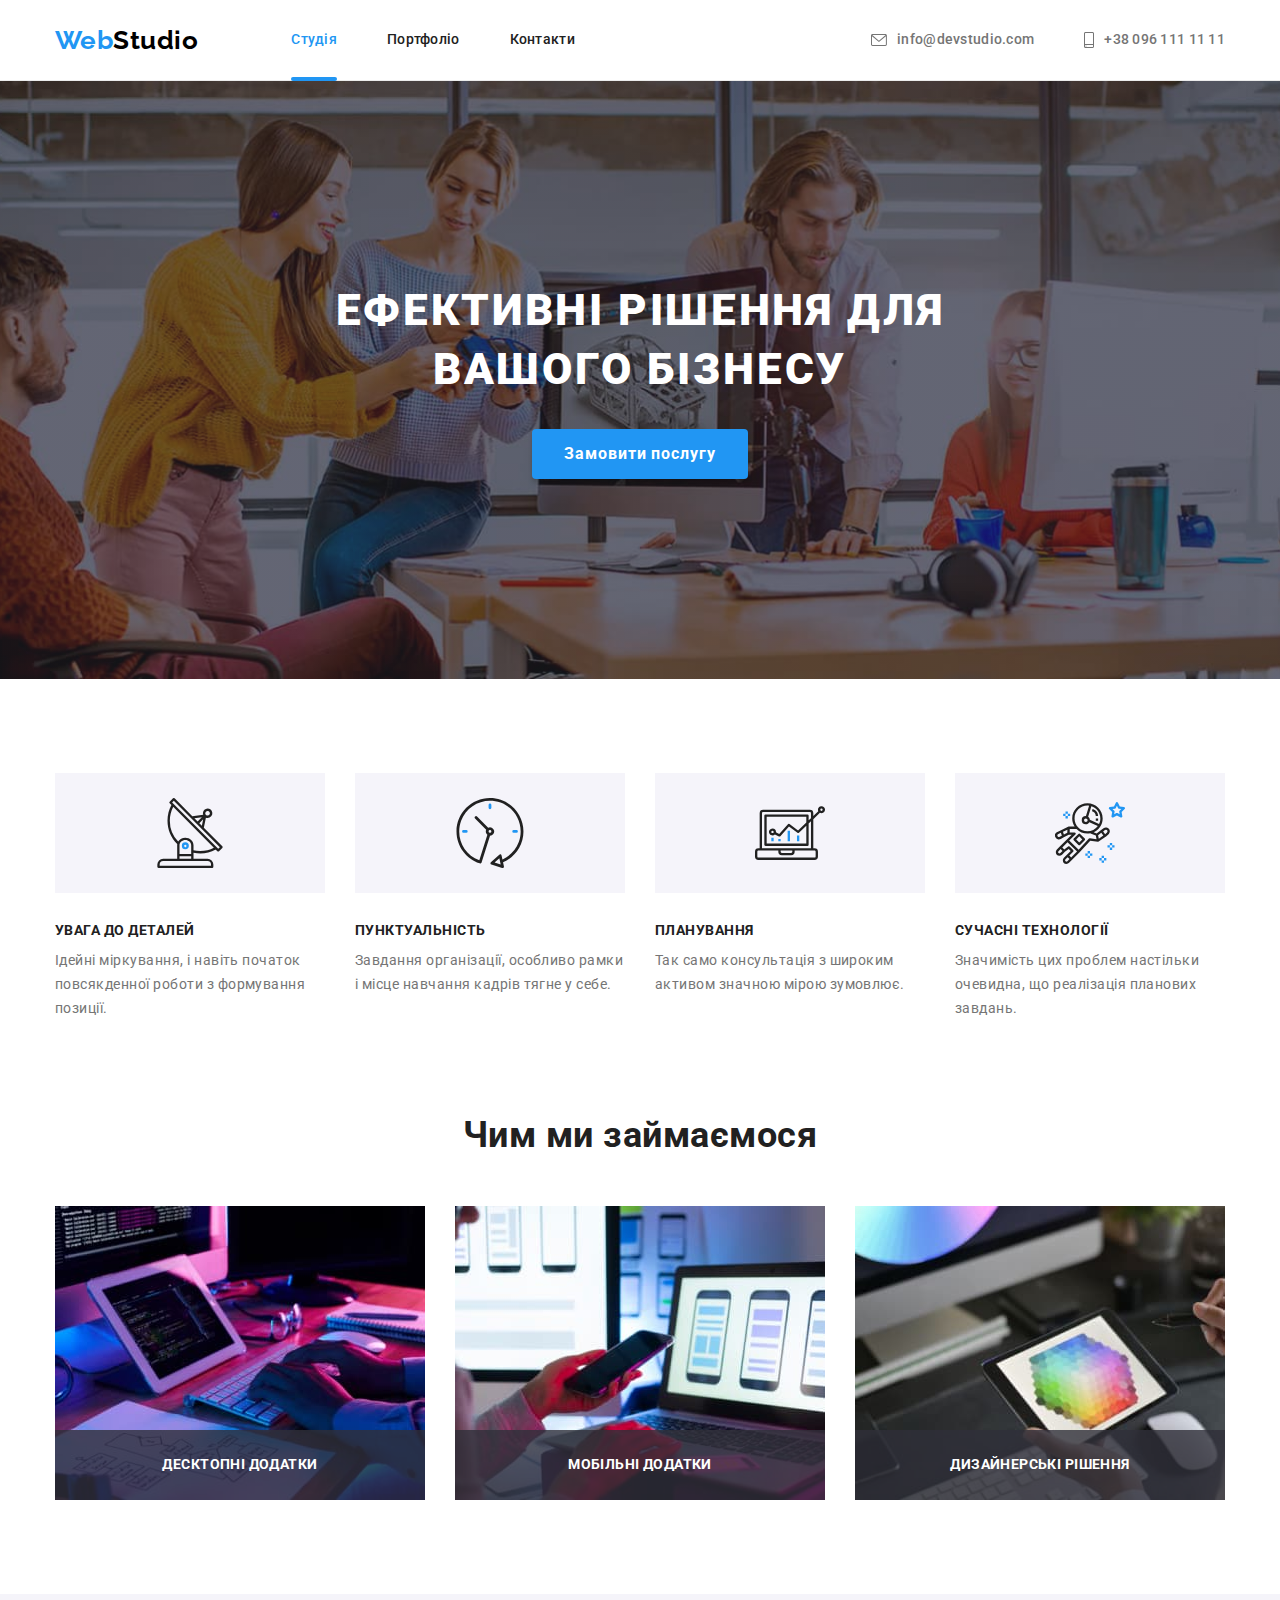
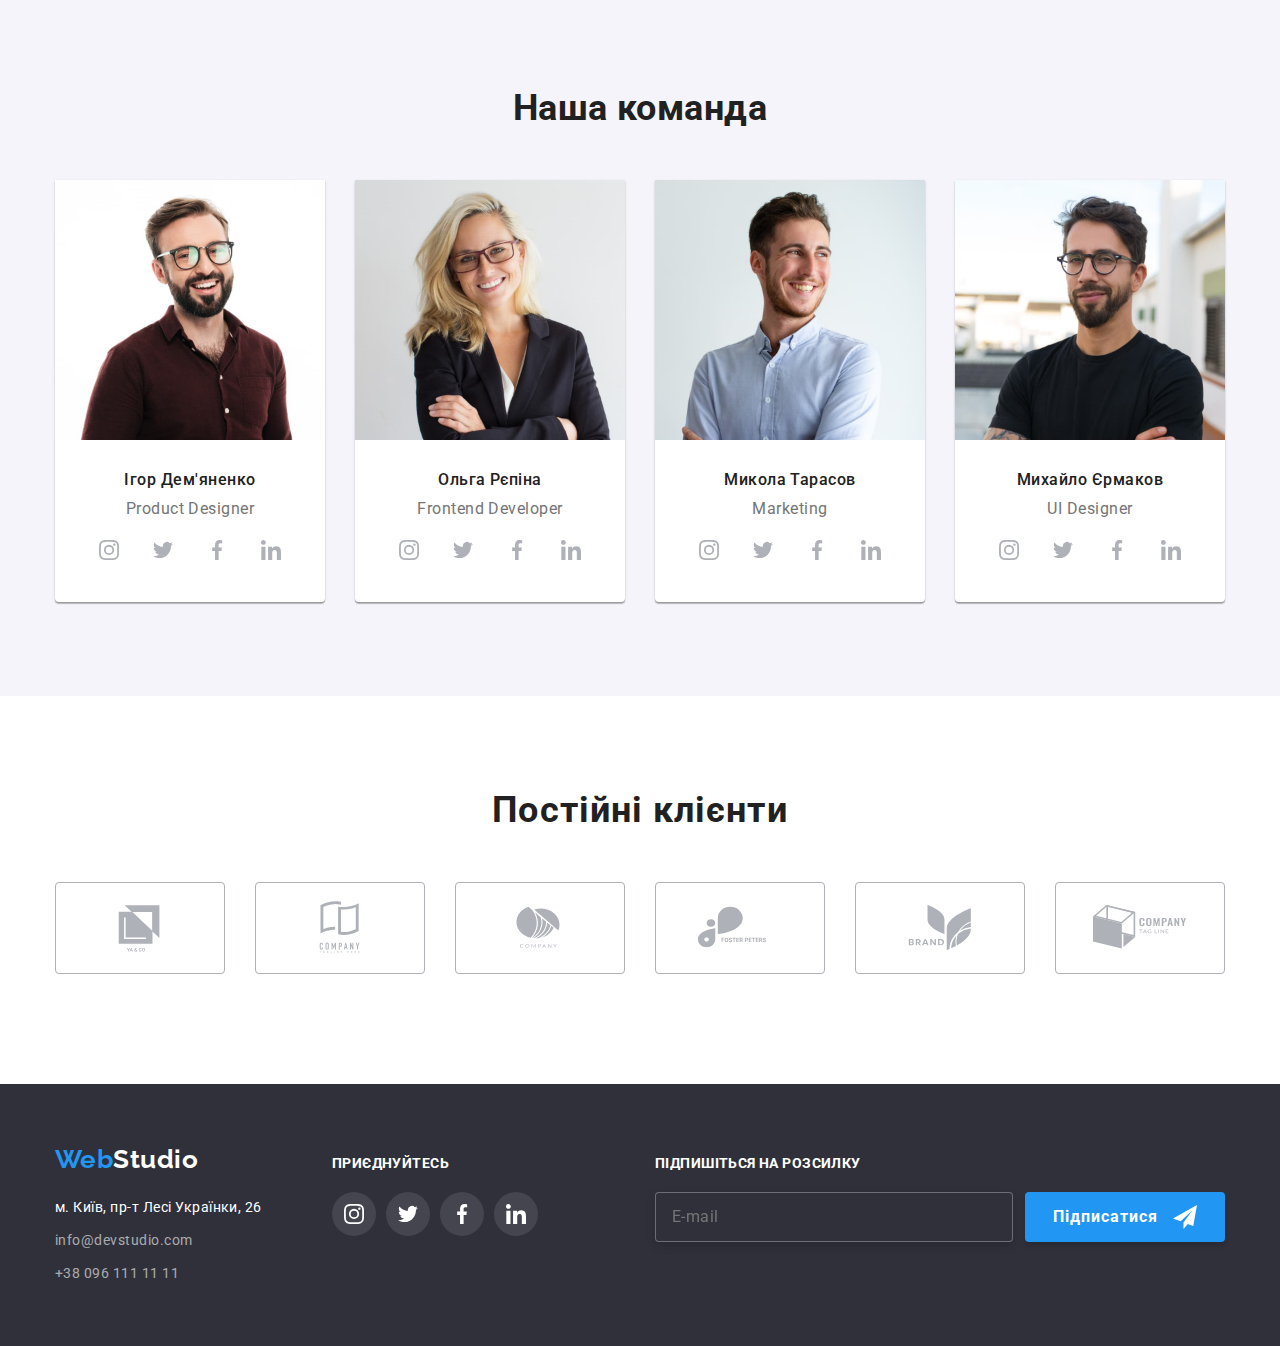
==== commit 1549127d: "update" ====
--- a/index.html
+++ b/index.html
@@ -320,7 +320,7 @@
                 <form class="footer-form-container">
                     <p class="title-form-footer">Підпишіться на розсилку</p>
                     <div class="input-footer"><label>
-                            <input type="email" name="email" placeholder="E-mail" class="footer-form">
+                            <input type="email" name="email" placeholder="E-mail" class="footer-form" required>
                         </label>
                         <button type="submit" class="footer-button">Підписатися <svg width="24" height="24"
                                 class="icon-form-footer">
@@ -337,13 +337,41 @@
                     <use href="./images/icons.svg#icon-close-black"></use>
                 </svg></button>
             <p class="modal-title">Залиште свої дані, ми вам передзвонимо</p>
-            <div>
-            <label>Ім'я
-            <input type="text" name="name"></label>
-            <svg width="12" height="12">
-                <use href="./images/icons.svg#icon-phone-black"></use>
-            </svg>
-            
+            <div class="input-modal form-name">
+                <label class="label" for="name">Ім'я</label>
+                    <div class="position">
+                    <input class="input-modal-form" type="text" name="name" id="name" required>
+                <svg class="icon-form" width="24" height="24">
+                    <use href="./images/icons.svg#icon-person-black"></use>
+                </svg></div>
+            </div>
+            <div class="input-modal form-tel">
+                <label  class="label" for="tel">Телефон</label>
+                <div class="position"><input class="input-modal-form" type="tel" name="tel" id="tel" required>
+                <svg class="icon-form" width="12" height="12">
+                    <use href="./images/icons.svg#icon-phone-black"></use> </svg></div>
+                    
+               
+
+            </div>
+            <div class="input-modal form-email">
+                <label  class="label" for="email">Пошта</label>
+                    <div class="position"><input class="input-modal-form" type="email" name="email" id="email" required>
+                <svg class="icon-form" width="12" height="12">
+                    <use href="./images/icons.svg#icon-email-black"></use>
+                </svg></div>
+                    
+            </div>
+            <div class="input-modal fornm-comment">
+                <label>Коментар<textarea class="input-modal-form comment" name="comment"
+                        placeholder="Введіть текст"></textarea>
+            </div>
+
+            <div class="checkbox"> <label class="title-checkbox"><input class=" checkbox-item visually-hidden" type="checkbox" name="agree"><span class="checkbox-icon"></span> Погоджуюся з розсилкою та приймаю<a href=""
+                        class="modal-link"> Умови договору</a></label>
+                <button type="submit" class="send-button">Відправити</button>
+            </div>
+
         </div>
     </div>
     <script src="./modal.js"></script>
--- a/css/styles.css
+++ b/css/styles.css
@@ -537,6 +537,7 @@
 .footer-form{
     width: 358px;
     height: 50px;
+    padding: 15px 16px;
 
     font-size: 16px;
     line-height: 1.25;
@@ -552,6 +553,7 @@
     align-items: center;
     text-align: center;
     justify-content: space-between;
+    cursor: pointer;
    
     padding: 10px 28px ;
     width: 200px;
@@ -720,12 +722,15 @@
 }
 .modal{
     position: absolute;
-    
+    display: flex;
+    flex-direction: column;
+   
     top: 50%;
     left: 50%;
-    padding: 8px;
+    padding: 40px;
     transform: translate(-50%, -50%) scale(1);
     transition: transform 250ms cubic-bezier(0.4, 0, 0.2, 1);
+    
 
     min-width: 528px;
     min-height: 581px;
@@ -739,6 +744,7 @@
 .modal-button{
     position: absolute;
     right: 8px;
+    top: 8px;
     cursor: pointer;
     width: 30px;
     height: 30px;
@@ -749,9 +755,146 @@
     color: var(--black-color);
     fill: currentColor;
 
-    transform: color 250ms cubic-bezier(0.4, 0, 0.2, 1);
+    transition: color 250ms cubic-bezier(0.4, 0, 0.2, 1);
 }
 .modal-button:hover, .modal-button:focus{
     color: var(--accent-color);
       
 }
+.modal-title{
+    margin-bottom: 12px;
+    text-align: center;
+    font-weight: 700;
+    font-size: 20px;
+    line-height: 1.15;
+    letter-spacing: 0.03em;
+}
+.input-modal{
+    display: flex;
+    flex-direction: column;
+    position: relative;
+    margin-bottom: 10px;
+    font-size: 12px;
+    line-height: 1.66;
+    letter-spacing: 0.01em;
+    color: var(--primary-text-color);
+    
+    transition:  fill 250ms cubic-bezier(0.4, 0, 0.2, 1);
+}
+.input-modal-form{
+    display: block;
+    width: 100%;
+    resize: none;
+    border: 1px solid rgba(33, 33, 33, 0.2);
+    border-radius: 4px;
+    height: 40px;
+    padding: 12px 42px;
+    fill: currentColor;
+
+    transition: border 250ms cubic-bezier(0.4, 0, 0.2, 1);
+}
+.input-modal-form:hover, .input-modal-form:focus{
+    border: 1px solid var(--accent-color);
+    outline: none;
+}
+.input-modal:hover, .input-modal:focus-within{
+   
+   fill: var(--accent-color);
+  }
+
+.comment{
+    margin-top: 4px;
+    padding-left: 16px;
+    resize: none;
+    width: 448px;
+    height: 120px;
+    color: rgba(117, 117, 117, 0.5);
+}
+.fornm-comment{
+    margin-bottom: 20px;
+}
+.send-button{
+    width: 200px;
+    height: 50px;
+    padding:0;
+    background-color:var(--accent-color);
+    box-shadow: 0px 4px 4px rgba(0, 0, 0, 0.15);
+    border-radius: 4px;
+    border: none;
+    font-weight: 700;
+    font-size: 16px;
+    line-height: 1.88;
+    text-align: center;
+    letter-spacing: 0.06em;
+    color: var(--white-color);
+    cursor: pointer;
+
+    transition: background-color 250ms cubic-bezier(0.4, 0, 0.2, 1);
+}
+.send-button:hover, .send-button:focus{
+    background: #188CE8;
+}
+.title-checkbox{
+    display: block;
+    margin-left: 8px;
+    font-size: 14px;
+    line-height: 1.71;    
+    letter-spacing: 0.03em;
+    color: var(--primary-text-color);
+    margin-bottom: 30px;
+}
+.checkbox{
+    position: relative;
+    display: flex;
+    flex-direction: column;
+    align-items: center;
+}
+.modal-link{
+    font-size: 14px;
+    line-height: 1.71;
+    letter-spacing: 0.03em;
+    color: var(--accent-color); 
+  
+}
+.modal-link:hover{
+    text-decoration: none;
+}
+.icon-form{
+    position: absolute;
+    top:50%;
+    left:12px;
+    transform: translateY(-50%);
+    width: 18px;
+    height: 18px;
+    
+}
+.checkbox-icon{
+    display: inline-block;
+    position: absolute;
+    top: 5px;
+    left: 14px;
+    width: 16px;
+    height: 15px;
+    border: 2px solid var(--title-text-color);
+    border-radius: 2px;
+    transition: background-color 250ms cubic-bezier(0.4, 0, 0.2, 1) ;
+}
+.checkbox-item:checked + .checkbox-icon{
+    background-color: var(--accent-color);
+    background-image: url(../images/icon\ check.svg);
+    background-size: contain;
+    background-origin: border-box;
+    border-color: var(--accent-color);
+}
+ .checkbox-item:focus+.checkbox-icon {
+    border-color: var(--accent-color);
+ }
+.position{
+    position: relative;
+}
+.label{
+    font-size: 12px;
+    line-height: 1.16;
+    letter-spacing: 0.01em;
+    margin-bottom: 4px;
+}